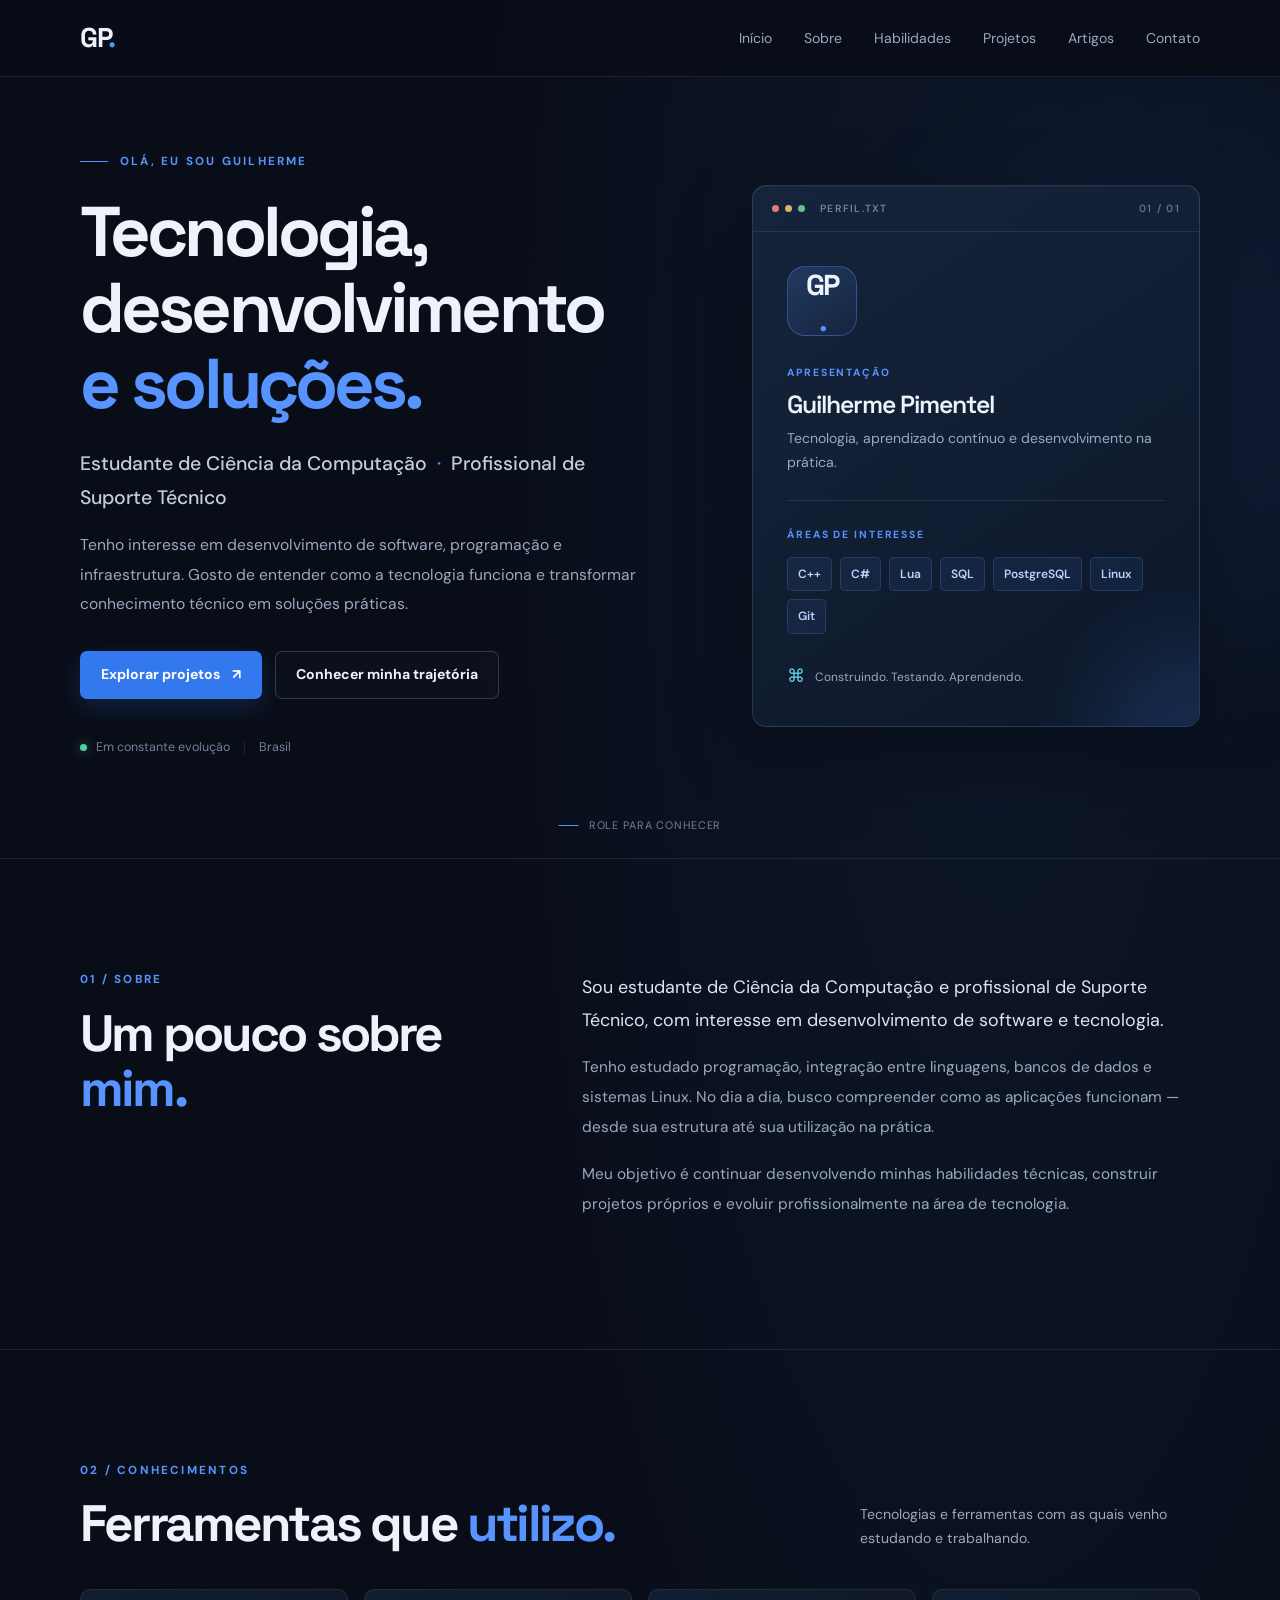
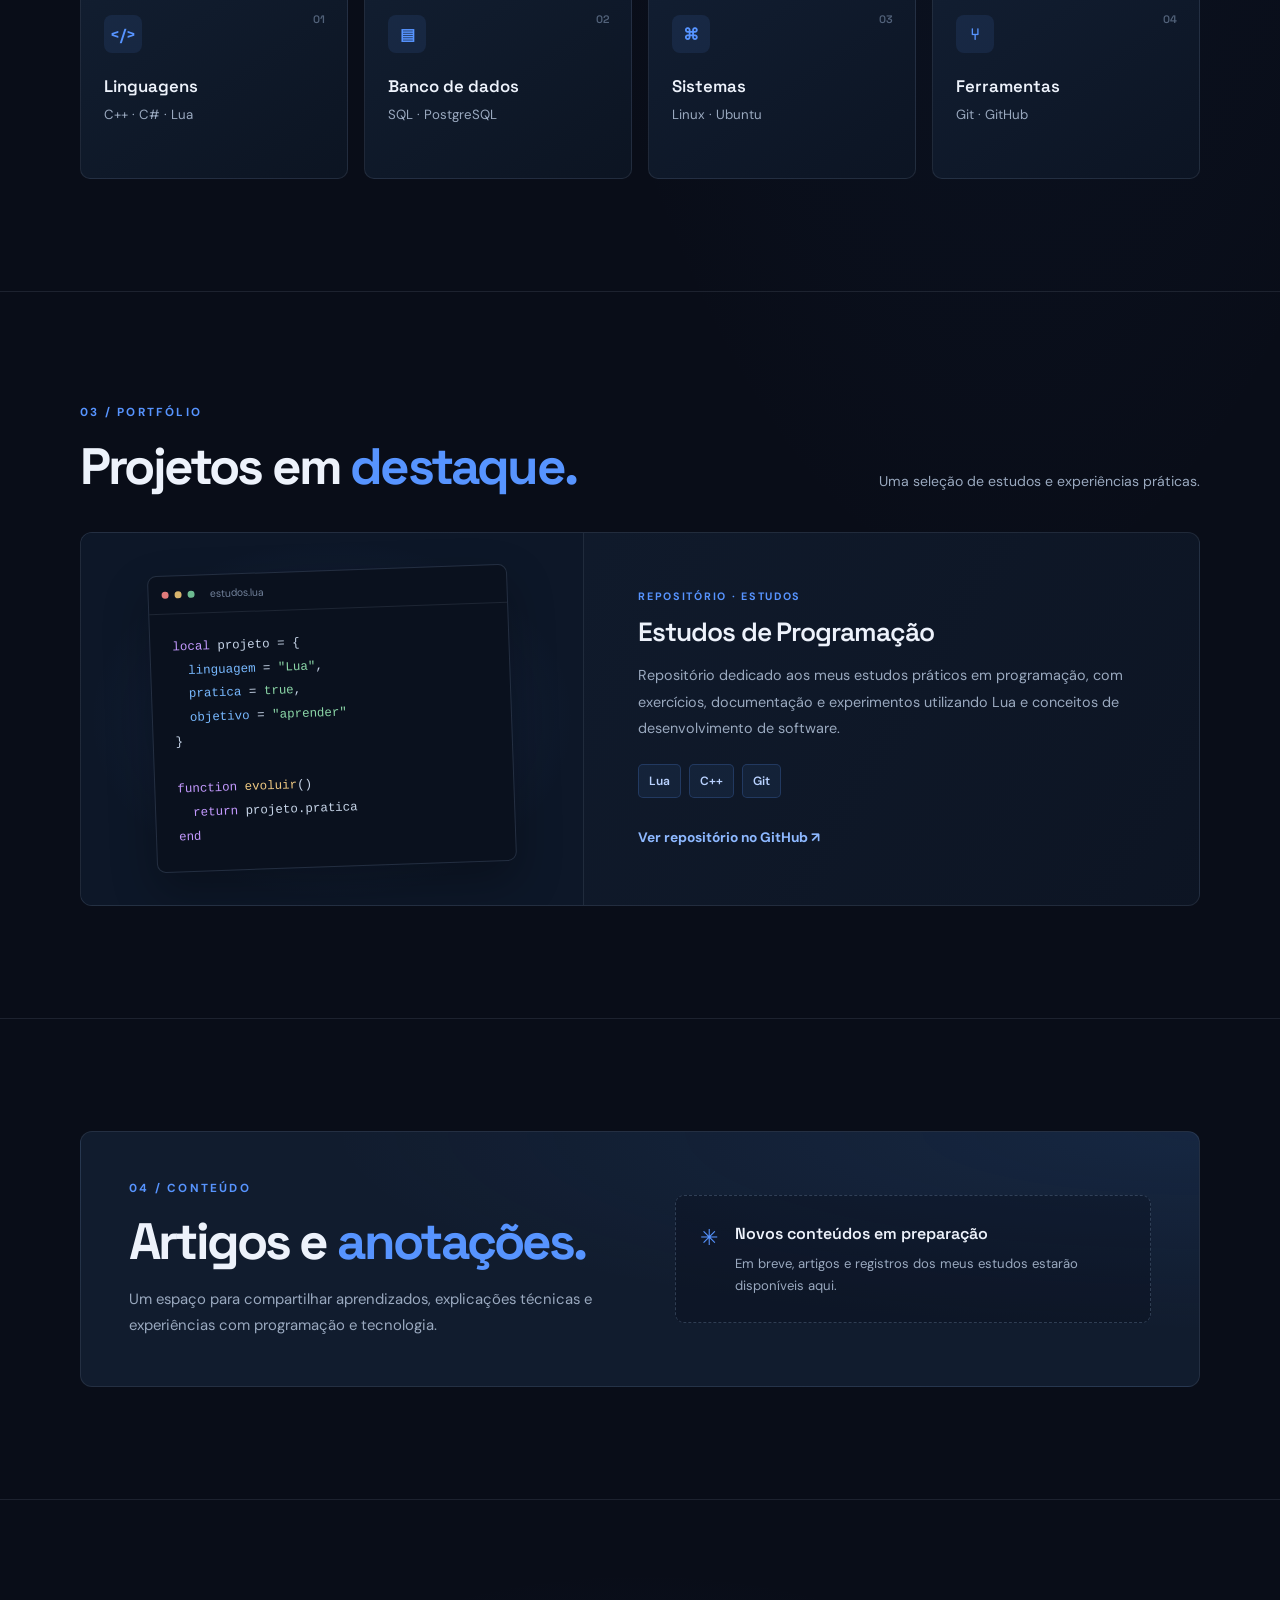
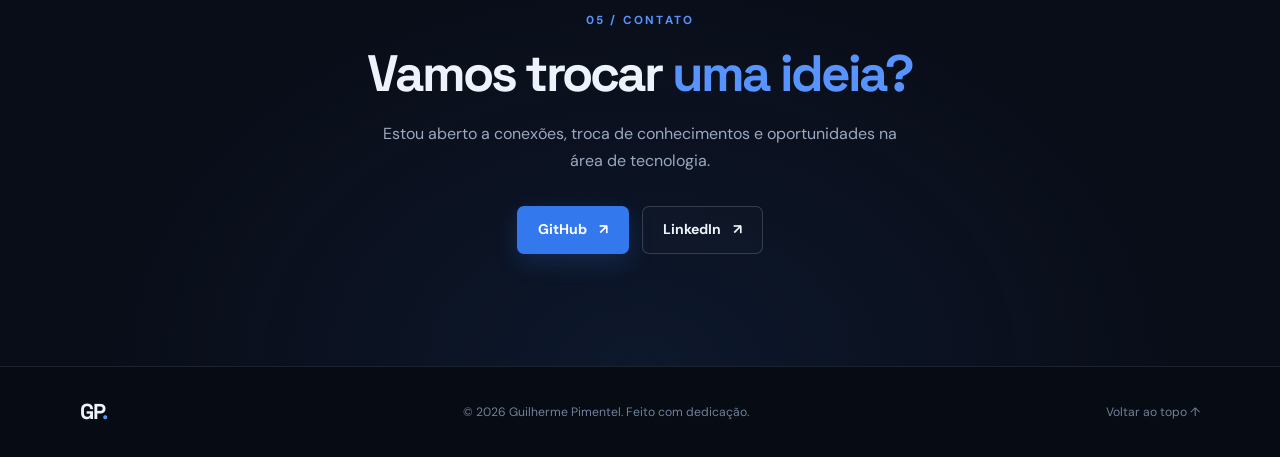
==== index.html @ d07e50cd "Publica portfólio pessoal" ====
<!DOCTYPE html>
<html lang="pt-BR">
<head>
    <meta charset="UTF-8">
    <meta name="viewport" content="width=device-width, initial-scale=1.0">
    <meta name="description" content="Portfólio de Guilherme Pimentel — estudante de Ciência da Computação e profissional de Suporte Técnico.">
    <meta name="theme-color" content="#090d18">
    <title>Guilherme Pimentel | Portfólio</title>
    <link rel="preconnect" href="https://fonts.googleapis.com">
    <link rel="preconnect" href="https://fonts.gstatic.com" crossorigin>
    <link href="https://fonts.googleapis.com/css2?family=DM+Sans:wght@400;500;600;700&family=Space+Grotesk:wght@500;600;700&display=swap" rel="stylesheet">
    <link rel="stylesheet" href="css/style.css">
</head>
<body>
    <header class="site-header">
        <nav class="nav container" aria-label="Navegação principal">
            <a href="#inicio" class="logo" aria-label="Guilherme Pimentel, início">GP<span>.</span></a>
            <ul class="nav-links">
                <li><a href="#inicio">Início</a></li>
                <li><a href="#sobre">Sobre</a></li>
                <li><a href="#habilidades">Habilidades</a></li>
                <li><a href="#projetos">Projetos</a></li>
                <li><a href="#artigos">Artigos</a></li>
                <li><a href="#contato">Contato</a></li>
            </ul>
        </nav>
    </header>

    <main>
        <section id="inicio" class="hero section-anchor">
            <div class="hero-grid container">
                <div class="hero-copy">
                    <p class="eyebrow"><span class="eyebrow-line"></span> OLÁ, EU SOU GUILHERME</p>
                    <h1>Tecnologia, desenvolvimento <span>e soluções.</span></h1>
                    <p class="hero-role">Estudante de Ciência da Computação <span class="role-separator">·</span> Profissional de Suporte Técnico</p>
                    <p class="hero-description">Tenho interesse em desenvolvimento de software, programação e infraestrutura. Gosto de entender como a tecnologia funciona e transformar conhecimento técnico em soluções práticas.</p>
                    <div class="hero-actions">
                        <a href="#projetos" class="button button-primary">Explorar projetos <span aria-hidden="true">↗</span></a>
                        <a href="#sobre" class="button button-ghost">Conhecer minha trajetória</a>
                    </div>
                    <div class="hero-meta">
                        <span><i class="status-dot"></i> Em constante evolução</span>
                        <span class="meta-divider"></span>
                        <span>Brasil</span>
                    </div>
                </div>

                <aside class="profile-panel" aria-label="Resumo do perfil">
                    <div class="panel-top">
                        <div class="window-dots"><i></i><i></i><i></i></div>
                        <span>PERFIL.TXT</span>
                        <span class="panel-top-mark">01 / 01</span>
                    </div>
                    <div class="panel-body">
                        <div class="profile-monogram">GP<span>.</span></div>
                        <p class="panel-kicker">APRESENTAÇÃO</p>
                        <h2>Guilherme Pimentel</h2>
                        <p class="panel-description">Tecnologia, aprendizado contínuo e desenvolvimento na prática.</p>
                        <div class="panel-divider"></div>
                        <p class="panel-kicker">ÁREAS DE INTERESSE</p>
                        <div class="tag-list">
                            <span>C++</span><span>C#</span><span>Lua</span>
                            <span>SQL</span><span>PostgreSQL</span><span>Linux</span><span>Git</span>
                        </div>
                        <div class="panel-footer">
                            <span class="panel-footer-icon">⌘</span>
                            <span>Construindo. Testando. Aprendendo.</span>
                        </div>
                    </div>
                    <div class="panel-glow" aria-hidden="true"></div>
                </aside>
            </div>
            <a class="scroll-cue" href="#sobre"><span></span> Role para conhecer</a>
        </section>

        <section id="sobre" class="content-section section-anchor">
            <div class="container section-grid">
                <div class="section-heading">
                    <p class="eyebrow">01 / SOBRE</p>
                    <h2>Um pouco sobre <span>mim.</span></h2>
                </div>
                <div class="about-copy">
                    <p class="lead">Sou estudante de Ciência da Computação e profissional de Suporte Técnico, com interesse em desenvolvimento de software e tecnologia.</p>
                    <p>Tenho estudado programação, integração entre linguagens, bancos de dados e sistemas Linux. No dia a dia, busco compreender como as aplicações funcionam — desde sua estrutura até sua utilização na prática.</p>
                    <p>Meu objetivo é continuar desenvolvendo minhas habilidades técnicas, construir projetos próprios e evoluir profissionalmente na área de tecnologia.</p>
                </div>
            </div>
        </section>

        <section id="habilidades" class="content-section section-anchor">
            <div class="container">
                <div class="section-heading section-heading-wide">
                    <div><p class="eyebrow">02 / CONHECIMENTOS</p><h2>Ferramentas que <span>utilizo.</span></h2></div>
                    <p class="section-intro">Tecnologias e ferramentas com as quais venho estudando e trabalhando.</p>
                </div>
                <div class="skills-grid">
                    <article class="skill-card"><span class="card-index">01</span><div class="skill-icon">&lt;/&gt;</div><h3>Linguagens</h3><p>C++ · C# · Lua</p></article>
                    <article class="skill-card"><span class="card-index">02</span><div class="skill-icon">▤</div><h3>Banco de dados</h3><p>SQL · PostgreSQL</p></article>
                    <article class="skill-card"><span class="card-index">03</span><div class="skill-icon">⌘</div><h3>Sistemas</h3><p>Linux · Ubuntu</p></article>
                    <article class="skill-card"><span class="card-index">04</span><div class="skill-icon">⑂</div><h3>Ferramentas</h3><p>Git · GitHub</p></article>
                </div>
            </div>
        </section>

        <section id="projetos" class="content-section section-anchor">
            <div class="container">
                <div class="section-heading section-heading-wide">
                    <div><p class="eyebrow">03 / PORTFÓLIO</p><h2>Projetos em <span>destaque.</span></h2></div>
                    <p class="section-intro">Uma seleção de estudos e experiências práticas.</p>
                </div>
                <article class="project-card">
                    <div class="project-visual">
                        <div class="project-code-window">
                            <div class="code-window-bar"><i></i><i></i><i></i><span>estudos.lua</span></div>
                            <pre><code><span class="code-purple">local</span> projeto = {
  <span class="code-blue">linguagem</span> = <span class="code-green">"Lua"</span>,
  <span class="code-blue">pratica</span> = <span class="code-green">true</span>,
  <span class="code-blue">objetivo</span> = <span class="code-green">"aprender"</span>
}

<span class="code-purple">function</span> <span class="code-yellow">evoluir</span>()
  <span class="code-purple">return</span> projeto.pratica
<span class="code-purple">end</span></code></pre>
                        </div>
                    </div>
                    <div class="project-info">
                        <p class="project-type">REPOSITÓRIO · ESTUDOS</p>
                        <h3>Estudos de Programação</h3>
                        <p>Repositório dedicado aos meus estudos práticos em programação, com exercícios, documentação e experimentos utilizando Lua e conceitos de desenvolvimento de software.</p>
                        <div class="tag-list project-tags"><span>Lua</span><span>C++</span><span>Git</span></div>
                        <a class="text-link" href="https://github.com/pimentelgui/learning-programming" target="_blank" rel="noopener noreferrer">Ver repositório no GitHub <span aria-hidden="true">↗</span></a>
                    </div>
                </article>
            </div>
        </section>

        <section id="artigos" class="content-section section-anchor">
            <div class="container articles-panel">
                <div>
                    <p class="eyebrow">04 / CONTEÚDO</p>
                    <h2>Artigos e <span>anotações.</span></h2>
                    <p class="articles-copy">Um espaço para compartilhar aprendizados, explicações técnicas e experiências com programação e tecnologia.</p>
                </div>
                <div class="coming-soon"><span class="coming-icon">✳</span><div><strong>Novos conteúdos em preparação</strong><p>Em breve, artigos e registros dos meus estudos estarão disponíveis aqui.</p></div></div>
            </div>
        </section>

        <section id="contato" class="content-section contact-section section-anchor">
            <div class="container contact-inner">
                <p class="eyebrow">05 / CONTATO</p>
                <h2>Vamos trocar <span>uma ideia?</span></h2>
                <p>Estou aberto a conexões, troca de conhecimentos e oportunidades na área de tecnologia.</p>
                <div class="contact-actions">
                    <a class="button button-primary" href="https://github.com/pimentelgui" target="_blank" rel="noopener noreferrer">GitHub <span aria-hidden="true">↗</span></a>
                    <a class="button button-ghost" href="https://www.linkedin.com/in/guilherme-pimentel-4103261a5/" target="_blank" rel="noopener noreferrer">LinkedIn <span aria-hidden="true">↗</span></a>
                </div>
            </div>
        </section>
    </main>

    <footer class="site-footer">
        <div class="container footer-inner"><a href="#inicio" class="logo">GP<span>.</span></a><p>© 2026 Guilherme Pimentel. Feito com dedicação.</p><a href="#inicio" class="back-top">Voltar ao topo ↑</a></div>
    </footer>
</body>
</html>
---- css/style.css ----
/* ==================================================
   GUILHERME PIMENTEL — PORTFÓLIO
   Folha de estilos principal
================================================== */

:root {
    color-scheme: dark;
    --bg: #090d18;
    --bg-soft: #0d1423;
    --surface: #111c2e;
    --surface-light: #17243a;
    --line: rgba(148, 163, 184, .14);
    --text: #edf2fb;
    --muted: #9aa9bf;
    --muted-2: #71819a;
    --blue: #5794ff;
    --blue-strong: #3478ed;
    --cyan: #69d5e8;
    --font: "DM Sans", Arial, sans-serif;
    --display: "Space Grotesk", "DM Sans", sans-serif;
    --container: 1120px;
}

* { box-sizing: border-box; margin: 0; padding: 0; }
html { scroll-behavior: smooth; scroll-padding-top: 92px; }
body {
    min-width: 320px;
    background:
        radial-gradient(ellipse at 78% 13%, rgba(40, 91, 164, .13), transparent 34rem),
        var(--bg);
    color: var(--text);
    font-family: var(--font);
    line-height: 1.7;
    -webkit-font-smoothing: antialiased;
}
a { color: inherit; }
.container { width: min(var(--container), calc(100% - 48px)); margin-inline: auto; }
.section-anchor { scroll-margin-top: 86px; }

/* Navegação */
.site-header {
    position: sticky;
    top: 0;
    z-index: 50;
    background: rgba(9, 13, 24, .86);
    border-bottom: 1px solid var(--line);
    backdrop-filter: blur(18px);
}
.nav {
    min-height: 76px;
    display: flex;
    align-items: center;
    justify-content: space-between;
    gap: 28px;
}
.logo {
    color: var(--text);
    text-decoration: none;
    font: 700 1.7rem/1 var(--display);
    letter-spacing: -1.5px;
}
.logo span { color: var(--blue); }
.nav-links { display: flex; align-items: center; gap: clamp(16px, 2.5vw, 32px); list-style: none; }
.nav-links a {
    color: var(--muted);
    font-size: .88rem;
    text-decoration: none;
    transition: color .2s ease;
}
.nav-links a:hover, .nav-links a:focus-visible { color: var(--blue); }

/* Apresentação */
.hero {
    min-height: 690px;
    position: relative;
    display: flex;
    align-items: center;
    overflow: hidden;
    border-bottom: 1px solid var(--line);
}
.hero::before {
    content: "";
    position: absolute;
    width: 520px;
    height: 520px;
    right: -190px;
    top: 40px;
    border-radius: 50%;
    background: rgba(50, 116, 218, .08);
    filter: blur(80px);
    pointer-events: none;
}
.hero-grid {
    display: grid;
    grid-template-columns: minmax(0, 1.12fr) minmax(330px, .88fr);
    align-items: center;
    gap: clamp(48px, 8vw, 110px);
    padding-top: 76px;
    padding-bottom: 100px;
    position: relative;
    z-index: 1;
}
.eyebrow {
    color: var(--blue);
    font-size: .73rem;
    font-weight: 700;
    letter-spacing: .19em;
    line-height: 1.4;
}
.hero-copy .eyebrow { display: flex; align-items: center; gap: 12px; margin-bottom: 25px; }
.eyebrow-line { width: 28px; height: 1px; background: var(--blue); }
.hero h1, .section-heading h2, .articles-panel h2, .contact-inner h2 {
    font-family: var(--display);
    font-weight: 700;
    letter-spacing: -.055em;
    line-height: 1.08;
}
.hero h1 { max-width: 650px; font-size: clamp(3rem, 5.5vw, 5rem); }
.hero h1 span, .section-heading h2 span, .articles-panel h2 span, .contact-inner h2 span {
    color: var(--blue);
}
.hero-role { margin-top: 25px; color: #c2cede; font-size: clamp(1rem, 1.7vw, 1.22rem); font-weight: 500; }
.role-separator { color: var(--blue); padding-inline: 5px; }
.hero-description { max-width: 570px; margin-top: 16px; color: var(--muted); font-size: .98rem; line-height: 1.9; }
.hero-actions, .contact-actions { display: flex; flex-wrap: wrap; gap: 13px; margin-top: 32px; }
.button {
    min-height: 48px;
    display: inline-flex;
    align-items: center;
    justify-content: center;
    gap: 12px;
    padding: 0 20px;
    border: 1px solid transparent;
    border-radius: 7px;
    font-size: .88rem;
    font-weight: 700;
    text-decoration: none;
    transition: transform .2s ease, background .2s ease, border-color .2s ease;
}
.button:hover { transform: translateY(-2px); }
.button-primary { background: var(--blue-strong); color: white; box-shadow: 0 8px 24px rgba(52, 120, 237, .2); }
.button-primary:hover { background: #4689fa; }
.button-ghost { border-color: rgba(148, 163, 184, .28); color: var(--text); background: rgba(255,255,255,.015); }
.button-ghost:hover { border-color: var(--blue); color: var(--blue); }
.hero-meta { display: flex; align-items: center; gap: 14px; margin-top: 38px; color: var(--muted-2); font-size: .78rem; }
.hero-meta > span:first-child { display: flex; align-items: center; gap: 9px; }
.status-dot { width: 7px; height: 7px; border-radius: 50%; background: #4fd1a1; box-shadow: 0 0 12px rgba(79,209,161,.55); }
.meta-divider { width: 1px; height: 14px; background: var(--line); }

/* Cartão de perfil */
.profile-panel {
    position: relative;
    isolation: isolate;
    overflow: hidden;
    border: 1px solid rgba(129, 161, 207, .22);
    border-radius: 14px;
    background: linear-gradient(145deg, rgba(22, 37, 61, .98), rgba(13, 23, 40, .98));
    box-shadow: 0 28px 80px rgba(0,0,0,.32), inset 0 1px rgba(255,255,255,.035);
}
.panel-top {
    min-height: 46px;
    display: flex;
    align-items: center;
    gap: 15px;
    padding: 0 19px;
    border-bottom: 1px solid var(--line);
    color: var(--muted-2);
    font: 600 .65rem var(--font);
    letter-spacing: .12em;
}
.window-dots { display: flex; gap: 6px; }
.window-dots i, .code-window-bar i { width: 7px; height: 7px; display: block; border-radius: 50%; background: #53647d; }
.window-dots i:first-child, .code-window-bar i:first-child { background: #e17b7b; }
.window-dots i:nth-child(2), .code-window-bar i:nth-child(2) { background: #d7b46c; }
.window-dots i:nth-child(3), .code-window-bar i:nth-child(3) { background: #6dbb91; }
.panel-top-mark { margin-left: auto; color: #62738d; }
.panel-body { position: relative; z-index: 1; padding: 34px; }
.profile-monogram {
    width: 70px; height: 70px;
    display: grid; place-items: center;
    margin-bottom: 28px;
    border: 1px solid rgba(87,148,255,.35);
    border-radius: 18px;
    background: linear-gradient(145deg, rgba(87,148,255,.2), rgba(87,148,255,.04));
    color: var(--text);
    font: 700 1.8rem var(--display);
    letter-spacing: -2px;
}
.profile-monogram span { color: var(--blue); }
.panel-kicker { color: var(--blue); font-size: .65rem; font-weight: 700; letter-spacing: .18em; }
.panel-body h2 { margin-top: 8px; font: 600 1.55rem var(--display); letter-spacing: -.04em; }
.panel-description { margin-top: 7px; color: var(--muted); font-size: .88rem; }
.panel-divider { height: 1px; margin: 25px 0; background: var(--line); }
.tag-list { display: flex; flex-wrap: wrap; gap: 8px; margin-top: 13px; }
.tag-list span {
    padding: 6px 10px;
    border: 1px solid rgba(87,148,255,.2);
    border-radius: 5px;
    background: rgba(87,148,255,.08);
    color: #b9d2ff;
    font-size: .75rem;
    font-weight: 600;
}
.panel-footer { display: flex; align-items: center; gap: 10px; margin-top: 28px; color: var(--muted); font-size: .75rem; }
.panel-footer-icon { color: var(--cyan); font-size: 1.1rem; }
.panel-glow { position: absolute; width: 220px; height: 220px; right: -110px; bottom: -130px; z-index: 0; border-radius: 50%; background: rgba(69,139,255,.16); filter: blur(40px); }
.scroll-cue {
    position: absolute; bottom: 24px; left: 50%; transform: translateX(-50%);
    display: flex; align-items: center; gap: 10px;
    color: var(--muted-2); font-size: .68rem; letter-spacing: .08em;
    text-decoration: none; text-transform: uppercase;
}
.scroll-cue span { width: 20px; height: 1px; background: var(--blue); }

/* Seções */
.content-section { padding: 112px 0; border-bottom: 1px solid var(--line); }
.section-grid { display: grid; grid-template-columns: .8fr 1.2fr; gap: 90px; }
.section-heading .eyebrow, .articles-panel .eyebrow, .contact-inner .eyebrow { margin-bottom: 18px; }
.section-heading h2, .articles-panel h2, .contact-inner h2 { font-size: clamp(2.35rem, 4vw, 3.5rem); }
.about-copy { max-width: 680px; }
.about-copy p { color: var(--muted); font-size: .96rem; line-height: 1.95; margin-bottom: 17px; }
.about-copy .lead { color: #dbe5f3; font-size: 1.12rem; line-height: 1.8; }
.section-heading-wide { display: flex; justify-content: space-between; align-items: end; gap: 30px; margin-bottom: 38px; }
.section-intro { max-width: 340px; color: var(--muted); font-size: .88rem; }

/* Habilidades */
.skills-grid { display: grid; grid-template-columns: repeat(4, 1fr); gap: 16px; }
.skill-card {
    position: relative;
    min-height: 190px;
    padding: 25px 23px;
    border: 1px solid var(--line);
    border-radius: 10px;
    background: linear-gradient(145deg, rgba(19,31,51,.92), rgba(13,21,36,.92));
    transition: transform .22s ease, border-color .22s ease;
}
.skill-card:hover { transform: translateY(-5px); border-color: rgba(87,148,255,.55); }
.card-index { position: absolute; top: 22px; right: 22px; color: #52627a; font: 600 .68rem var(--display); }
.skill-icon { width: 38px; height: 38px; display: grid; place-items: center; margin-bottom: 22px; border-radius: 8px; background: rgba(87,148,255,.1); color: var(--blue); font: 700 1rem var(--display); }
.skill-card h3 { font: 600 1.05rem var(--display); }
.skill-card p { margin-top: 7px; color: var(--muted); font-size: .83rem; }

/* Projetos */
.project-card {
    display: grid;
    grid-template-columns: .9fr 1.1fr;
    overflow: hidden;
    border: 1px solid var(--line);
    border-radius: 12px;
    background: linear-gradient(120deg, rgba(18,30,49,.98), rgba(13,21,36,.98));
}
.project-visual { min-height: 330px; display: grid; place-items: center; padding: 35px; background: radial-gradient(ellipse at 50% 50%, rgba(55,111,196,.17), transparent 68%), #0d1728; border-right: 1px solid var(--line); }
.project-code-window { width: 100%; max-width: 360px; overflow: hidden; border: 1px solid rgba(139,165,204,.2); border-radius: 9px; background: #0a111e; box-shadow: 0 20px 45px rgba(0,0,0,.28); transform: rotate(-2deg); }
.code-window-bar { height: 38px; display: flex; align-items: center; gap: 6px; padding: 0 13px; border-bottom: 1px solid var(--line); }
.code-window-bar span { margin-left: 9px; color: var(--muted-2); font-size: .65rem; }
.project-code-window pre { overflow-x: auto; padding: 22px; color: #c6d4e7; font: .78rem/1.9 ui-monospace, SFMono-Regular, Consolas, monospace; }
.code-purple { color: #c49aff; } .code-blue { color: #78b9ff; } .code-green { color: #8bd6a7; } .code-yellow { color: #f0ca83; }
.project-info { align-self: center; padding: clamp(28px, 5vw, 54px); }
.project-type { color: var(--blue); font-size: .67rem; font-weight: 700; letter-spacing: .16em; }
.project-info h3 { margin-top: 10px; font: 600 1.65rem var(--display); letter-spacing: -.04em; }
.project-info > p:not(.project-type) { max-width: 500px; margin-top: 13px; color: var(--muted); font-size: .9rem; line-height: 1.85; }
.project-tags { margin: 22px 0 25px; }
.text-link { color: #8db8ff; font-size: .86rem; font-weight: 700; text-decoration: none; }
.text-link:hover { color: white; }

/* Artigos */
.articles-panel {
    display: grid;
    grid-template-columns: 1fr 1fr;
    align-items: center;
    gap: 70px;
    padding: 48px;
    border: 1px solid var(--line);
    border-radius: 12px;
    background: radial-gradient(ellipse at 100% 0%, rgba(55,111,196,.13), transparent 55%), var(--surface);
}
.articles-copy { max-width: 470px; margin-top: 18px; color: var(--muted); font-size: .93rem; }
.coming-soon { display: flex; align-items: flex-start; gap: 17px; padding: 24px; border: 1px dashed rgba(125,151,187,.3); border-radius: 9px; background: rgba(7,13,23,.3); }
.coming-icon { color: var(--blue); font-size: 1.35rem; }
.coming-soon strong { font: 600 1rem var(--display); }
.coming-soon p { margin-top: 6px; color: var(--muted); font-size: .82rem; }

/* Contato e rodapé */
.contact-section { text-align: center; background: radial-gradient(ellipse at 50% 100%, rgba(47,103,190,.12), transparent 60%); }
.contact-inner { display: flex; flex-direction: column; align-items: center; }
.contact-inner > p:not(.eyebrow) { max-width: 540px; margin-top: 18px; color: var(--muted); }
.contact-actions { justify-content: center; }
.site-footer { background: #070b13; }
.footer-inner { min-height: 90px; display: flex; align-items: center; justify-content: space-between; gap: 20px; }
.footer-inner .logo { font-size: 1.35rem; }
.footer-inner p, .back-top { color: var(--muted-2); font-size: .76rem; }
.back-top { text-decoration: none; }
.back-top:hover { color: var(--blue); }

/* Responsividade */
@media (max-width: 900px) {
    .hero-grid { grid-template-columns: minmax(0, 1fr) minmax(290px, .85fr); gap: 38px; }
    .hero h1 { font-size: clamp(2.7rem, 6vw, 4rem); }
    .skills-grid { grid-template-columns: repeat(2, 1fr); }
    .section-grid { gap: 45px; }
    .articles-panel { gap: 35px; padding: 36px; }
}
@media (max-width: 700px) {
    html { scroll-padding-top: 125px; }
    .container { width: min(100% - 36px, var(--container)); }
    .nav { min-height: 0; padding-top: 17px; padding-bottom: 15px; flex-direction: column; gap: 13px; }
    .logo { font-size: 1.5rem; }
    .nav-links { width: 100%; justify-content: center; flex-wrap: wrap; gap: 8px 19px; }
    .nav-links a { font-size: .78rem; }
    .hero { min-height: auto; }
    .hero-grid { grid-template-columns: 1fr; gap: 48px; padding-top: 86px; padding-bottom: 80px; }
    .hero h1 { max-width: 560px; font-size: clamp(2.65rem, 11vw, 4.2rem); }
    .hero-role { font-size: 1rem; }
    .profile-panel { max-width: 480px; width: 100%; margin-inline: auto; }
    .scroll-cue { display: none; }
    .content-section { padding: 78px 0; }
    .section-grid { grid-template-columns: 1fr; gap: 25px; }
    .section-heading-wide { align-items: flex-start; flex-direction: column; gap: 15px; }
    .project-card { grid-template-columns: 1fr; }
    .project-visual { min-height: 260px; border-right: 0; border-bottom: 1px solid var(--line); }
    .articles-panel { grid-template-columns: 1fr; padding: 28px; gap: 28px; }
}
@media (max-width: 460px) {
    .container { width: calc(100% - 32px); }
    .hero-grid { padding-top: 65px; }
    .hero-actions { align-items: stretch; flex-direction: column; }
    .button { width: 100%; }
    .hero-meta { flex-wrap: wrap; }
    .panel-body { padding: 25px; }
    .skills-grid { grid-template-columns: 1fr; }
    .skill-card { min-height: 155px; }
    .project-visual { padding: 22px; min-height: 230px; }
    .project-info { padding: 27px 23px; }
    .footer-inner { padding-top: 22px; padding-bottom: 22px; flex-wrap: wrap; justify-content: center; text-align: center; }
    .footer-inner p { order: 3; width: 100%; }
}
@media (prefers-reduced-motion: reduce) {
    *, *::before, *::after { scroll-behavior: auto !important; transition-duration: .01ms !important; animation-duration: .01ms !important; }
}
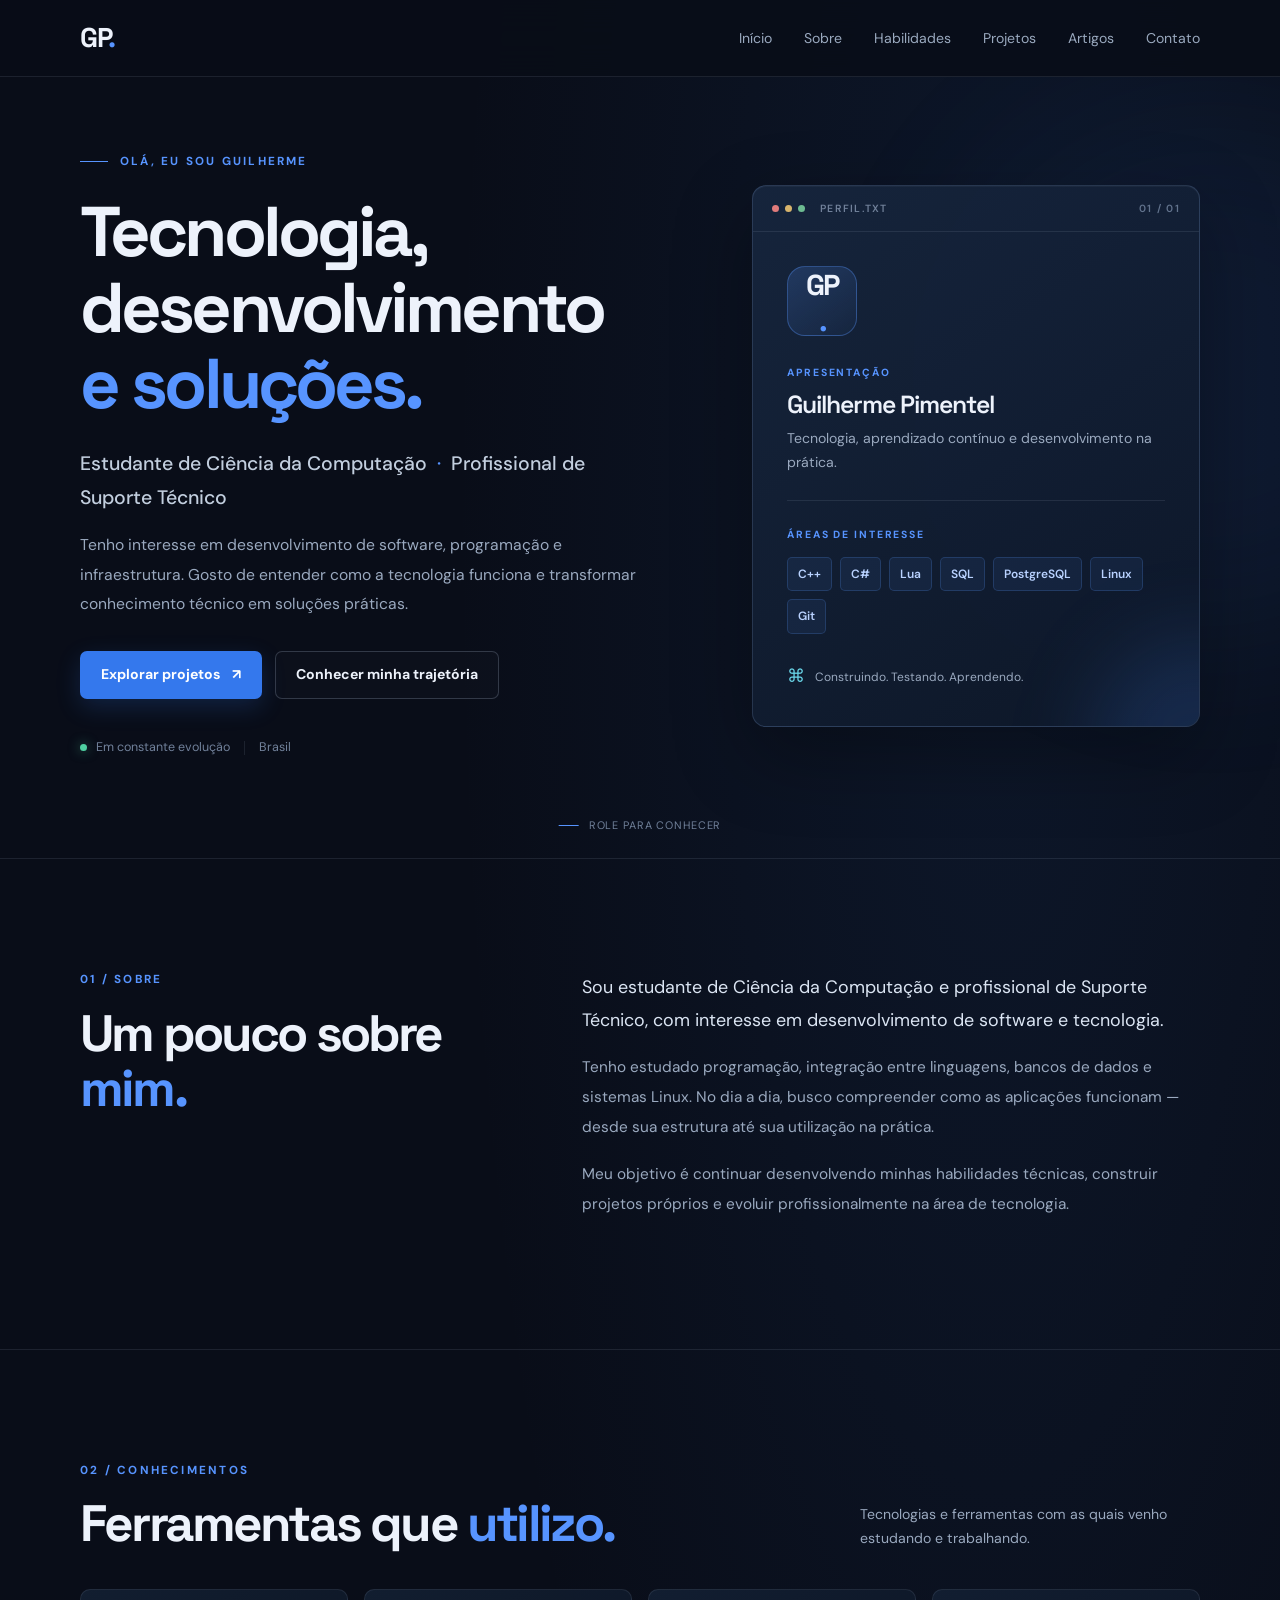
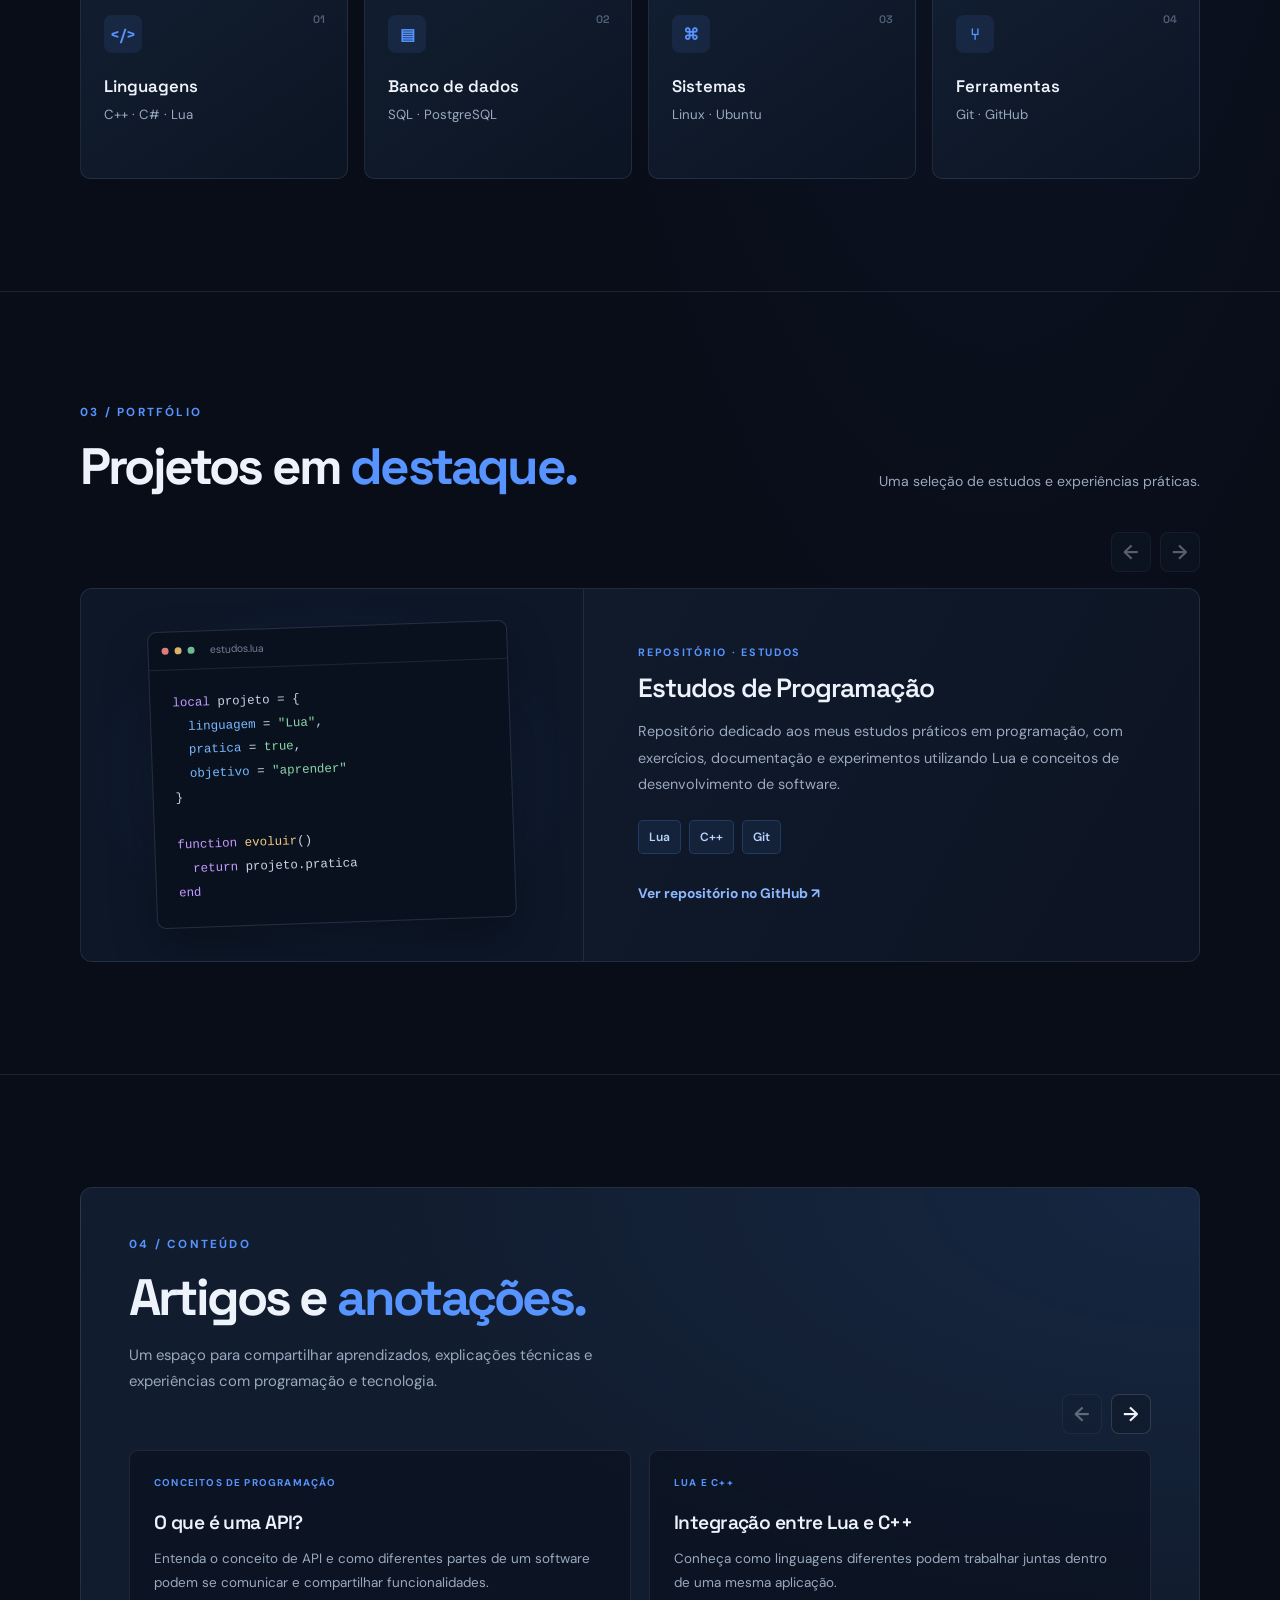
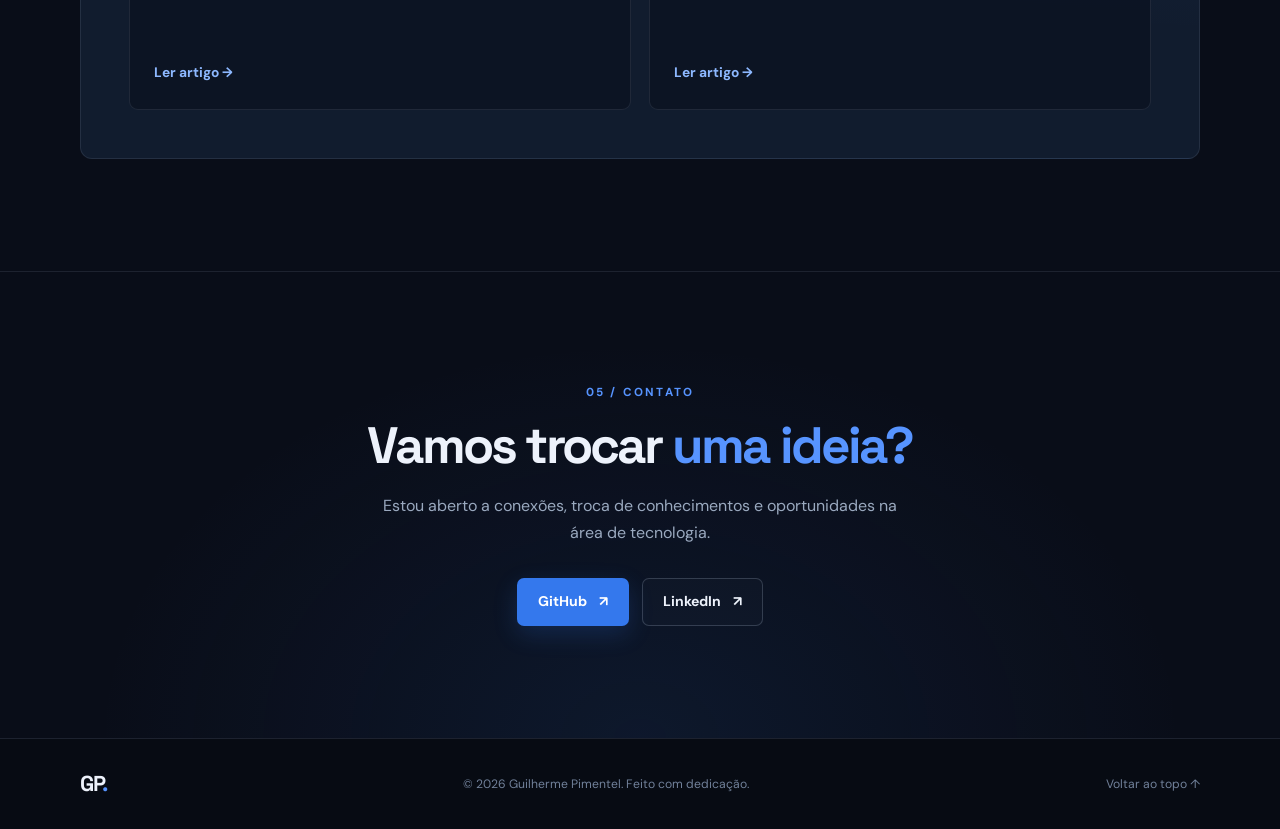
==== commit 9e50129a: "Adiciona carrosseis de projetos e artigos" ====
--- a/index.html
+++ b/index.html
@@ -10,6 +10,7 @@
     <link rel="preconnect" href="https://fonts.gstatic.com" crossorigin>
     <link href="https://fonts.googleapis.com/css2?family=DM+Sans:wght@400;500;600;700&family=Space+Grotesk:wght@500;600;700&display=swap" rel="stylesheet">
     <link rel="stylesheet" href="css/style.css">
+    <script src="js/script.js" defer></script>
 </head>
 <body>
     <header class="site-header">
@@ -108,6 +109,14 @@
                     <div><p class="eyebrow">03 / PORTFÓLIO</p><h2>Projetos em <span>destaque.</span></h2></div>
                     <p class="section-intro">Uma seleção de estudos e experiências práticas.</p>
                 </div>
+                <div class="carousel-shell project-carousel" data-carousel aria-label="Projetos em destaque">
+                    <div class="carousel-controls">
+                        <button class="carousel-button" type="button" data-carousel-prev aria-label="Projeto anterior" disabled>←</button>
+                        <button class="carousel-button" type="button" data-carousel-next aria-label="Próximo projeto" disabled>→</button>
+                    </div>
+                    <div class="carousel-viewport" data-carousel-viewport tabindex="0" aria-label="Lista de projetos">
+                        <div class="carousel-track" data-carousel-track>
+                            <div class="carousel-slide project-slide">
                 <article class="project-card">
                     <div class="project-visual">
                         <div class="project-code-window">
@@ -131,6 +140,10 @@
                         <a class="text-link" href="https://github.com/pimentelgui/learning-programming" target="_blank" rel="noopener noreferrer">Ver repositório no GitHub <span aria-hidden="true">↗</span></a>
                     </div>
                 </article>
+                            </div>
+                        </div>
+                    </div>
+                </div>
             </div>
         </section>
 
@@ -138,10 +151,49 @@
             <div class="container articles-panel">
                 <div>
                     <p class="eyebrow">04 / CONTEÚDO</p>
+                     <div class="articles-heading">
                     <h2>Artigos e <span>anotações.</span></h2>
                     <p class="articles-copy">Um espaço para compartilhar aprendizados, explicações técnicas e experiências com programação e tecnologia.</p>
                 </div>
-                <div class="coming-soon"><span class="coming-icon">✳</span><div><strong>Novos conteúdos em preparação</strong><p>Em breve, artigos e registros dos meus estudos estarão disponíveis aqui.</p></div></div>
+                <div class="carousel-shell article-carousel" data-carousel aria-label="Artigos e anotações">
+                    <div class="carousel-controls">
+                        <button class="carousel-button" type="button" data-carousel-prev aria-label="Artigo anterior" disabled>←</button>
+                        <button class="carousel-button" type="button" data-carousel-next aria-label="Próximo artigo">→</button>
+                    </div>
+                    <div class="carousel-viewport" data-carousel-viewport tabindex="0" aria-label="Lista de artigos">
+                        <div class="carousel-track article-grid" data-carousel-track>
+
+                            <div class="carousel-slide">
+    <article class="article-card">
+        <span class="article-category">CONCEITOS DE PROGRAMAÇÃO</span>
+        <h3>O que é uma API?</h3>
+        <p>Entenda o conceito de API e como diferentes partes de um software podem se comunicar e compartilhar funcionalidades.</p>
+        <a href="artigos/o-que-e-uma-api.html" class="text-link">Ler artigo →</a>
+    </article>
+                            </div>
+
+                            <div class="carousel-slide">
+    <article class="article-card">
+        <span class="article-category">LUA E C++</span>
+        <h3>Integração entre Lua e C++</h3>
+        <p>Conheça como linguagens diferentes podem trabalhar juntas dentro de uma mesma aplicação.</p>
+        <a href="artigos/integracao-lua-cpp.html" class="text-link">Ler artigo →</a>
+    </article>
+                            </div>
+
+                            <div class="carousel-slide">
+    <article class="article-card">
+        <span class="article-category">DESENVOLVIMENTO</span>
+        <h3>Análise de Código-Fonte</h3>
+        <p>Veja como investigar implementações, identificar parâmetros e compreender o funcionamento de um software.</p>
+        <a href="artigos/analise-de-codigo-fonte.html" class="text-link">Ler artigo →</a>
+    </article>
+                            </div>
+
+                        </div>
+                    </div>
+                </div>
+                </div>
             </div>
         </section>
 
--- a/css/style.css
+++ b/css/style.css
@@ -264,15 +264,66 @@
 .text-link:hover { color: white; }
 
 /* Artigos */
+.article-grid {
+    display: grid;
+    grid-template-columns: repeat(3, 1fr);
+    gap: 18px;
+}
+
+.article-card {
+    display: flex;
+    flex-direction: column;
+    align-items: flex-start;
+    min-height: 260px;
+    padding: 24px;
+    border: 1px solid var(--line);
+    border-radius: 9px;
+    background: rgba(7, 13, 23, .45);
+    transition: transform .25s ease, border-color .25s ease;
+}
+
+.article-card:hover {
+    transform: translateY(-5px);
+    border-color: rgba(125, 170, 240, .5);
+}
+
+.article-category {
+    color: var(--blue);
+    font-size: .62rem;
+    font-weight: 700;
+    letter-spacing: .12em;
+}
+
+.article-card h3 {
+    margin-top: 18px;
+    font: 600 1.2rem var(--display);
+    letter-spacing: -.03em;
+}
+
+.article-card p {
+    margin: 12px 0 22px;
+    color: var(--muted);
+    font-size: .84rem;
+    line-height: 1.8;
+}
+
+.article-card .text-link {
+    margin-top: auto;
+}
 .articles-panel {
     display: grid;
-    grid-template-columns: 1fr 1fr;
-    align-items: center;
-    gap: 70px;
+    grid-template-columns: 1fr;
+    gap: 35px;
     padding: 48px;
     border: 1px solid var(--line);
     border-radius: 12px;
     background: radial-gradient(ellipse at 100% 0%, rgba(55,111,196,.13), transparent 55%), var(--surface);
+}
+
+.article-grid {
+    display: grid;
+    grid-template-columns: repeat(3, minmax(0, 1fr));
+    gap: 18px;
 }
 .articles-copy { max-width: 470px; margin-top: 18px; color: var(--muted); font-size: .93rem; }
 .coming-soon { display: flex; align-items: flex-start; gap: 17px; padding: 24px; border: 1px dashed rgba(125,151,187,.3); border-radius: 9px; background: rgba(7,13,23,.3); }
@@ -319,6 +370,9 @@
     .project-card { grid-template-columns: 1fr; }
     .project-visual { min-height: 260px; border-right: 0; border-bottom: 1px solid var(--line); }
     .articles-panel { grid-template-columns: 1fr; padding: 28px; gap: 28px; }
+    .article-grid {
+    grid-template-columns: 1fr;
+}
 }
 @media (max-width: 460px) {
     .container { width: calc(100% - 32px); }
@@ -337,3 +391,157 @@
 @media (prefers-reduced-motion: reduce) {
     *, *::before, *::after { scroll-behavior: auto !important; transition-duration: .01ms !important; animation-duration: .01ms !important; }
 }
+
+
+/* ==================================================
+   Carrosséis de projetos e artigos
+================================================== */
+.carousel-shell {
+    position: relative;
+    width: 100%;
+    min-width: 0;
+}
+
+.carousel-controls {
+    display: flex;
+    justify-content: flex-end;
+    gap: 9px;
+    margin-bottom: 16px;
+}
+
+.carousel-button {
+    width: 40px;
+    height: 40px;
+    display: inline-grid;
+    place-items: center;
+    border: 1px solid rgba(148, 163, 184, .24);
+    border-radius: 8px;
+    background: rgba(17, 28, 46, .9);
+    color: var(--text);
+    font: 600 1.25rem/1 var(--font);
+    cursor: pointer;
+    transition: background .2s ease, border-color .2s ease, color .2s ease, opacity .2s ease;
+}
+
+.carousel-button:hover:not(:disabled),
+.carousel-button:focus-visible:not(:disabled) {
+    border-color: var(--blue);
+    background: rgba(87, 148, 255, .13);
+    color: var(--blue);
+}
+
+.carousel-button:focus-visible,
+.carousel-viewport:focus-visible {
+    outline: 2px solid var(--blue);
+    outline-offset: 3px;
+}
+
+.carousel-button:disabled {
+    opacity: .35;
+    cursor: not-allowed;
+}
+
+.carousel-viewport {
+    width: 100%;
+    overflow-x: auto;
+    overflow-y: hidden;
+    scroll-behavior: smooth;
+    scroll-snap-type: x mandatory;
+    scrollbar-width: none;
+    overscroll-behavior-x: contain;
+    -webkit-overflow-scrolling: touch;
+}
+
+.carousel-viewport::-webkit-scrollbar {
+    display: none;
+}
+
+.carousel-track {
+    display: flex;
+    align-items: stretch;
+    gap: 18px;
+    width: 100%;
+}
+
+.carousel-slide {
+    flex: 0 0 100%;
+    min-width: 0;
+    scroll-snap-align: start;
+    scroll-snap-stop: always;
+}
+
+.project-slide .project-card {
+    height: 100%;
+}
+
+.article-grid.carousel-track {
+    display: flex;
+    grid-template-columns: none;
+    gap: 18px;
+}
+
+.article-grid .carousel-slide,
+.article-carousel .article-card {
+    min-width: 0;
+}
+
+.article-carousel .carousel-slide {
+    flex: 0 0 calc((100% - 18px) / 2);
+}
+
+.article-carousel .article-card {
+    height: 100%;
+    min-height: 260px;
+}
+
+.carousel-viewport.is-dragging {
+    cursor: grabbing;
+    scroll-snap-type: none;
+    scroll-behavior: auto;
+    user-select: none;
+}
+
+.carousel-viewport.is-draggable {
+    cursor: grab;
+}
+
+@media (max-width: 900px) {
+    .article-carousel .carousel-slide {
+        flex-basis: calc((100% - 18px) / 2);
+    }
+}
+
+@media (max-width: 700px) {
+    .carousel-controls {
+        margin-bottom: 13px;
+    }
+
+    .article-carousel .carousel-slide {
+        flex-basis: min(82%, 360px);
+    }
+
+    .project-slide .project-card {
+        min-height: 0;
+    }
+}
+
+@media (max-width: 460px) {
+    .articles-panel {
+        padding: 24px 18px;
+    }
+
+    .article-carousel .carousel-slide {
+        flex-basis: 88%;
+    }
+
+    .carousel-button {
+        width: 37px;
+        height: 37px;
+    }
+}
+
+@media (prefers-reduced-motion: reduce) {
+    .carousel-viewport {
+        scroll-behavior: auto;
+    }
+}
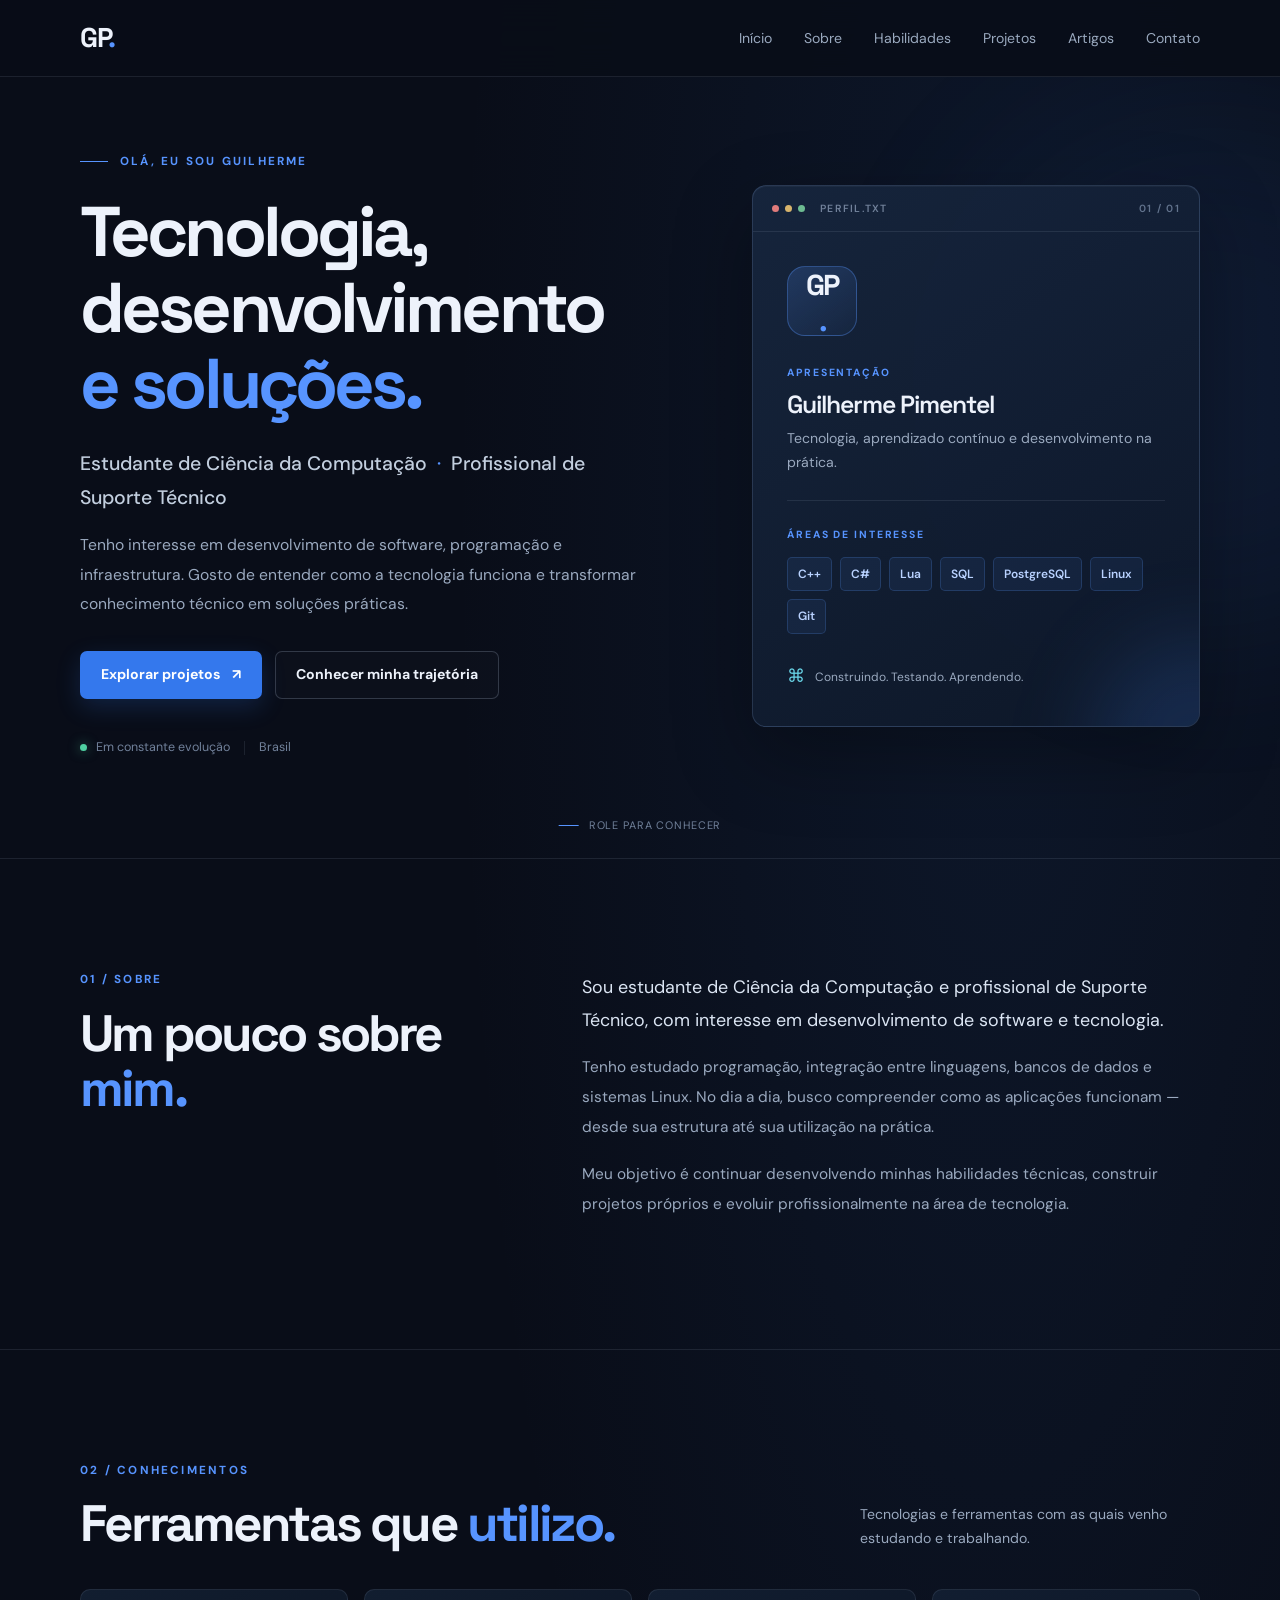
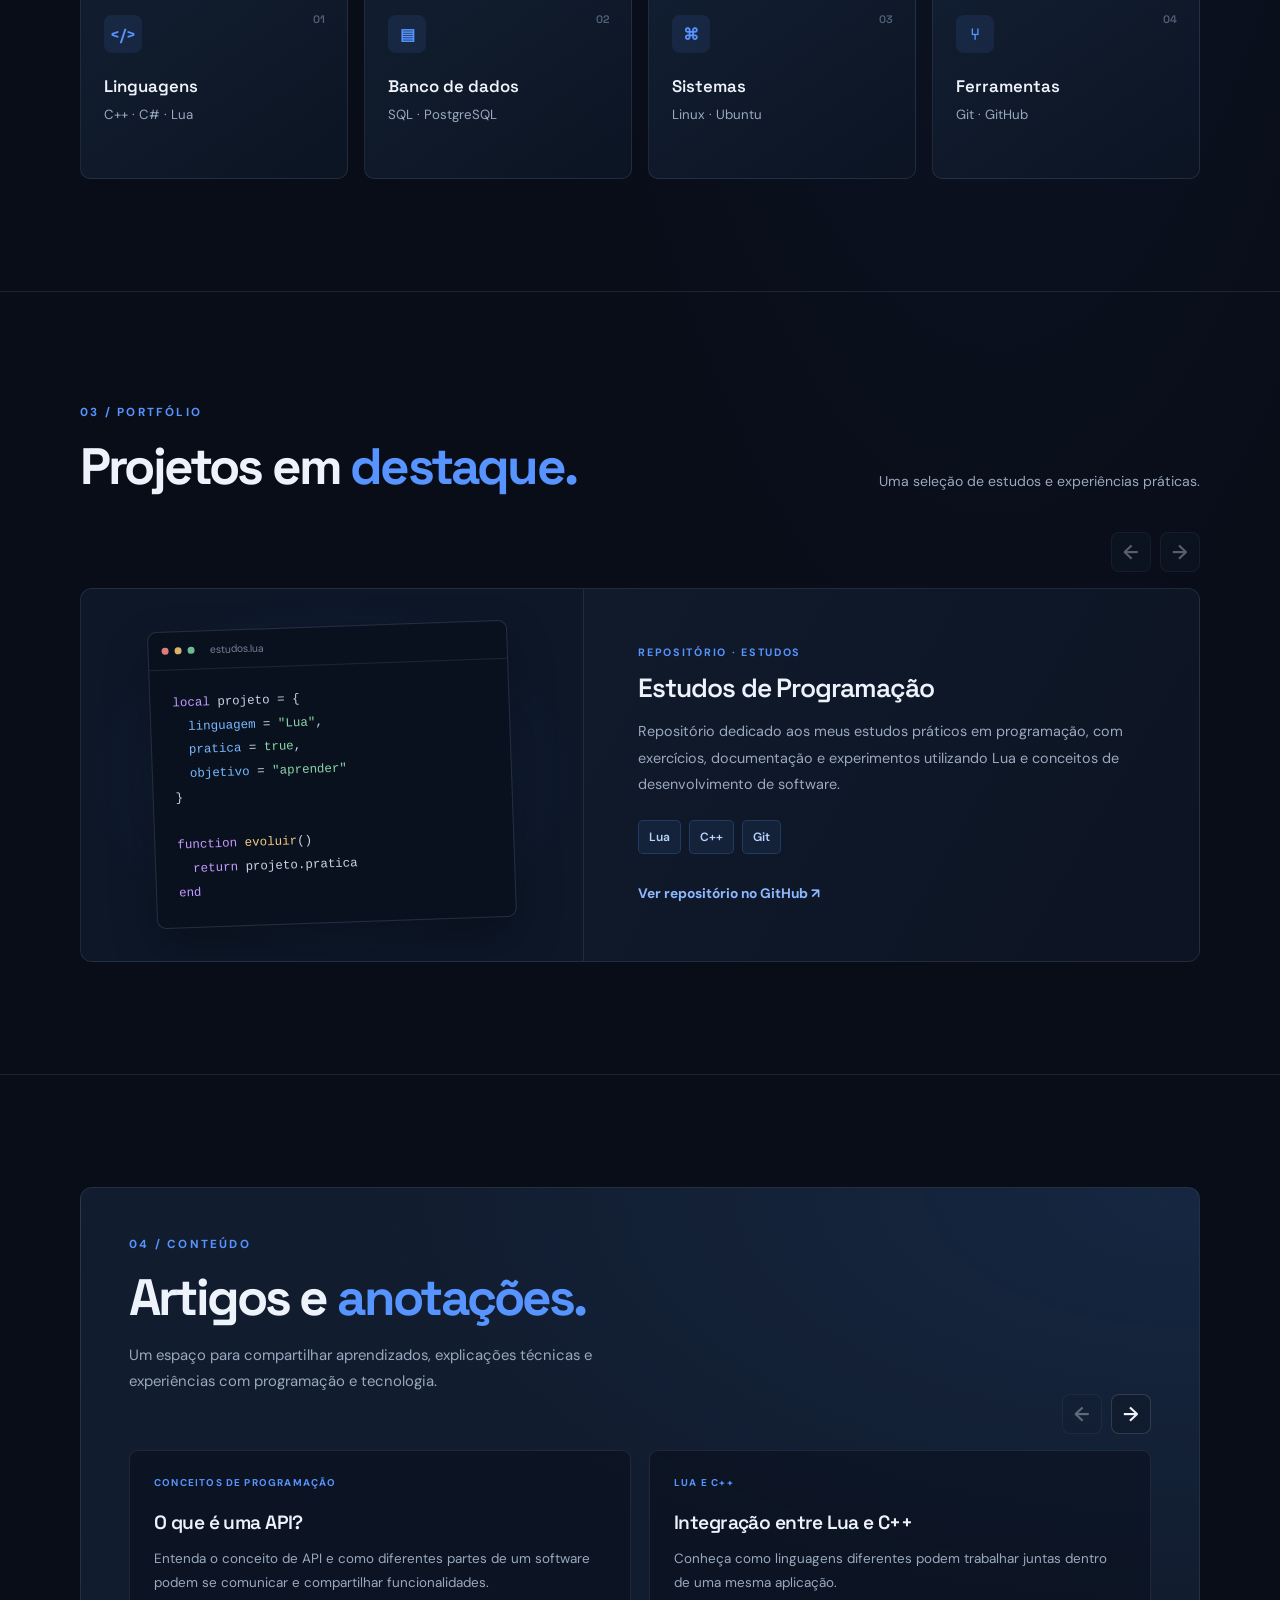
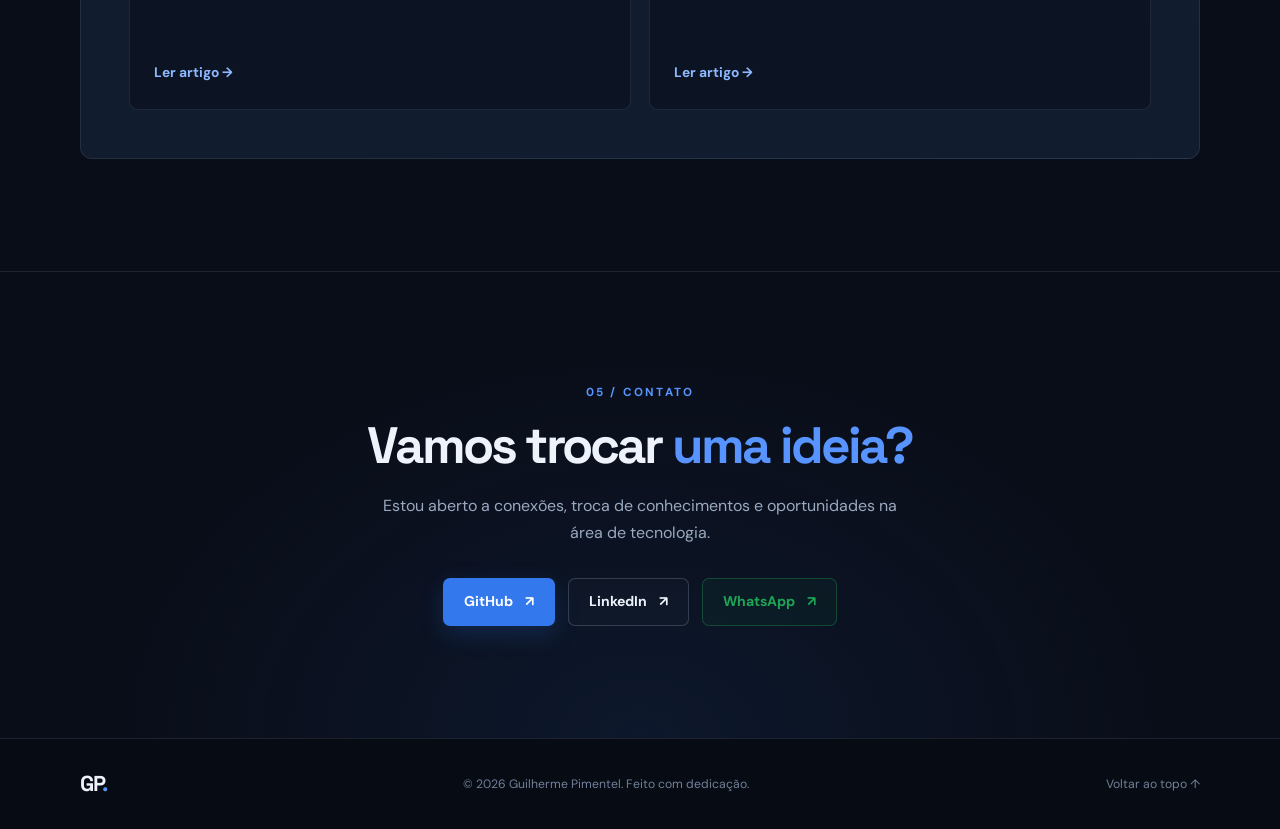
==== commit 5aed26ba: "Adiciona botão do WhatsApp na seção de contato" ====
--- a/index.html
+++ b/index.html
@@ -202,10 +202,18 @@
                 <p class="eyebrow">05 / CONTATO</p>
                 <h2>Vamos trocar <span>uma ideia?</span></h2>
                 <p>Estou aberto a conexões, troca de conhecimentos e oportunidades na área de tecnologia.</p>
-                <div class="contact-actions">
-                    <a class="button button-primary" href="https://github.com/pimentelgui" target="_blank" rel="noopener noreferrer">GitHub <span aria-hidden="true">↗</span></a>
-                    <a class="button button-ghost" href="https://www.linkedin.com/in/guilherme-pimentel-4103261a5/" target="_blank" rel="noopener noreferrer">LinkedIn <span aria-hidden="true">↗</span></a>
-                </div>
+              
+<div class="contact-actions">
+    <a class="button button-primary" href="https://github.com/pimentelgui" target="_blank" rel="noopener noreferrer">GitHub <span aria-hidden="true">↗</span></a>
+
+    <a class="button button-ghost" href="https://www.linkedin.com/in/guilherme-pimentel-4103261a5/" target="_blank" rel="noopener noreferrer">LinkedIn <span aria-hidden="true">↗</span></a>
+
+    <a class="button button-whatsapp" href="https://wa.me/5554991477359" target="_blank" rel="noopener noreferrer">
+        WhatsApp <span aria-hidden="true">↗</span>
+    </a>
+</div>
+
+              
             </div>
         </section>
     </main>
--- a/css/style.css
+++ b/css/style.css
@@ -545,3 +545,39 @@
         scroll-behavior: auto;
     }
 }
+
+/* ==================================================
+   Ajustes de movimento e rolagem em dispositivos móveis
+================================================== */
+
+html,
+body {
+    width: 100%;
+    max-width: 100%;
+    overflow-x: clip;
+}
+
+body {
+    overscroll-behavior-x: none;
+}
+
+/* Mantém o movimento horizontal dentro dos carrosséis */
+.carousel-viewport {
+    max-width: 100%;
+    touch-action: pan-x pan-y pinch-zoom;
+    overscroll-behavior-x: contain;
+}
+
+.button-whatsapp {
+    color: rgba(37, 211, 102, 0.75);
+    border: 1px solid rgba(37, 211, 102, 0.25);
+    background: rgba(37, 211, 102, 0.04);
+    transition: all 0.3s ease;
+}
+
+.button-whatsapp:hover {
+    color: #25D366;
+    border-color: rgba(37, 211, 102, 0.6);
+    background: rgba(37, 211, 102, 0.10);
+}
+
